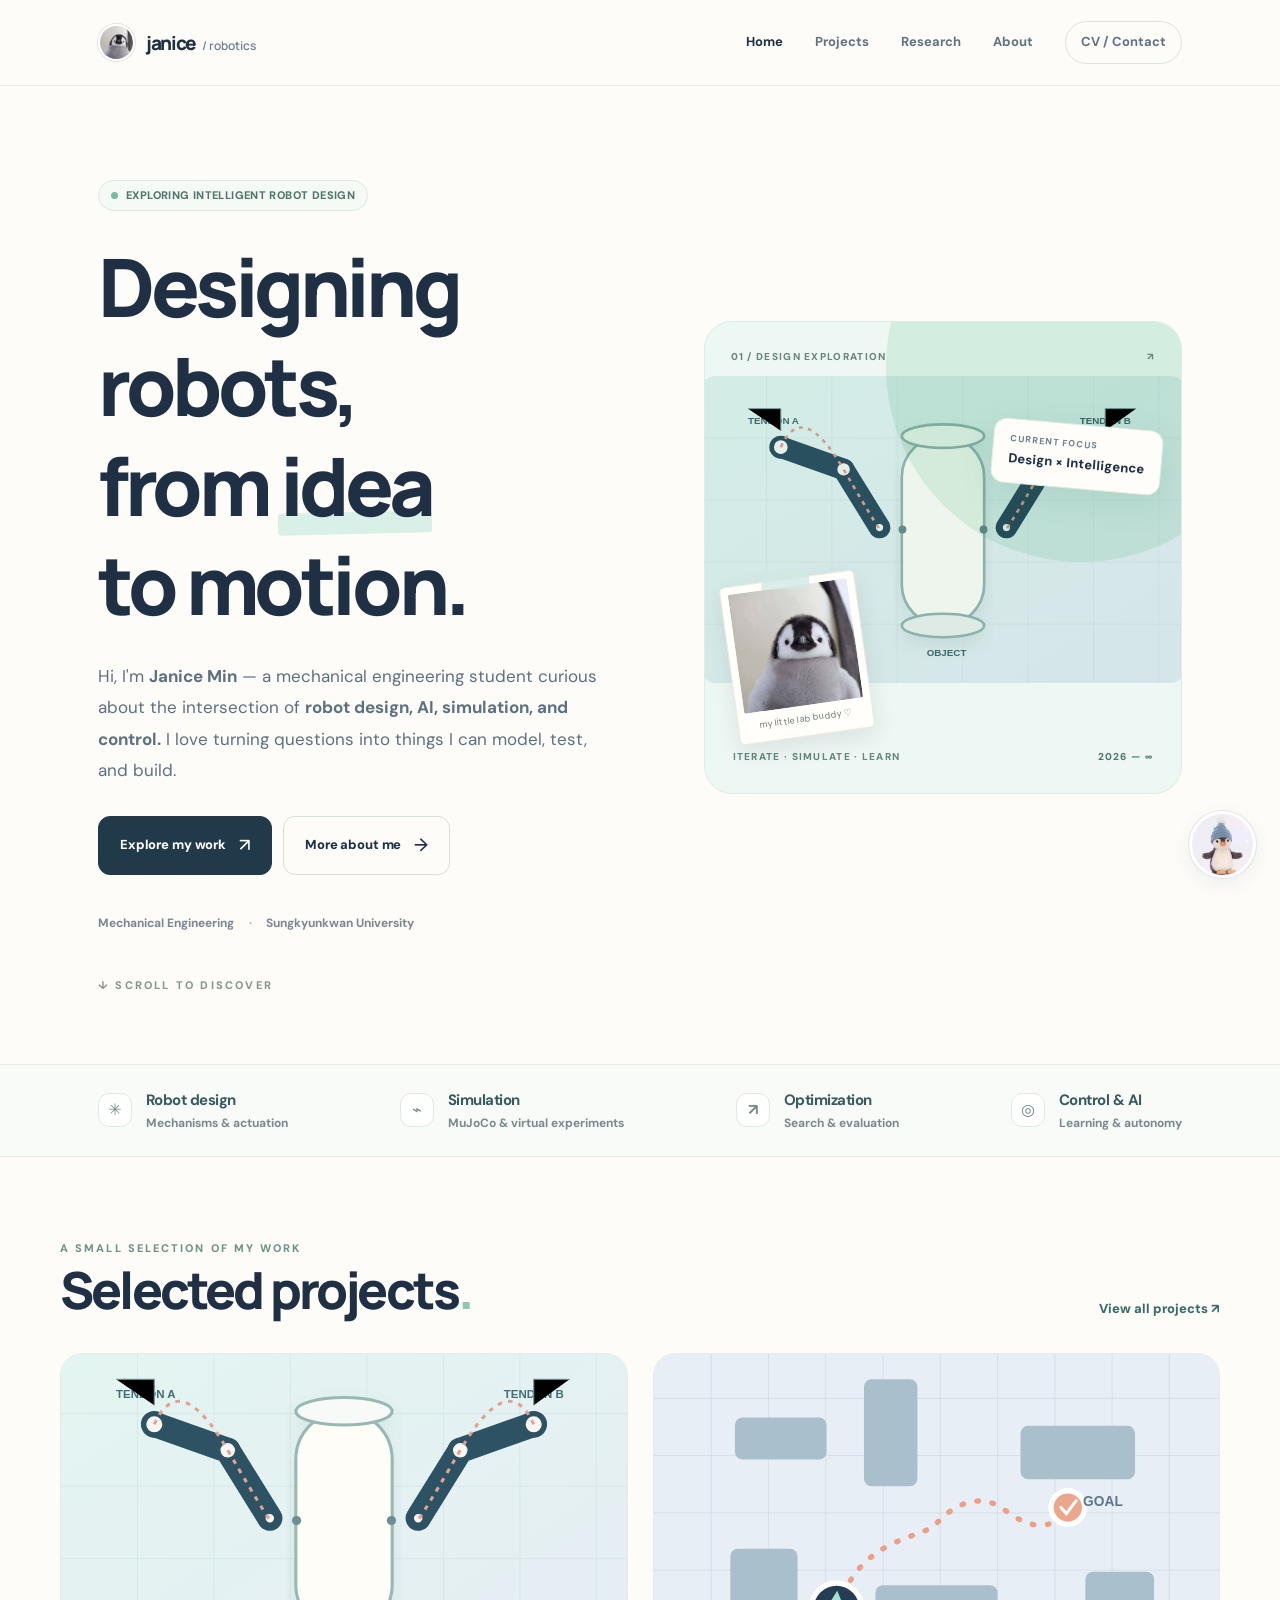
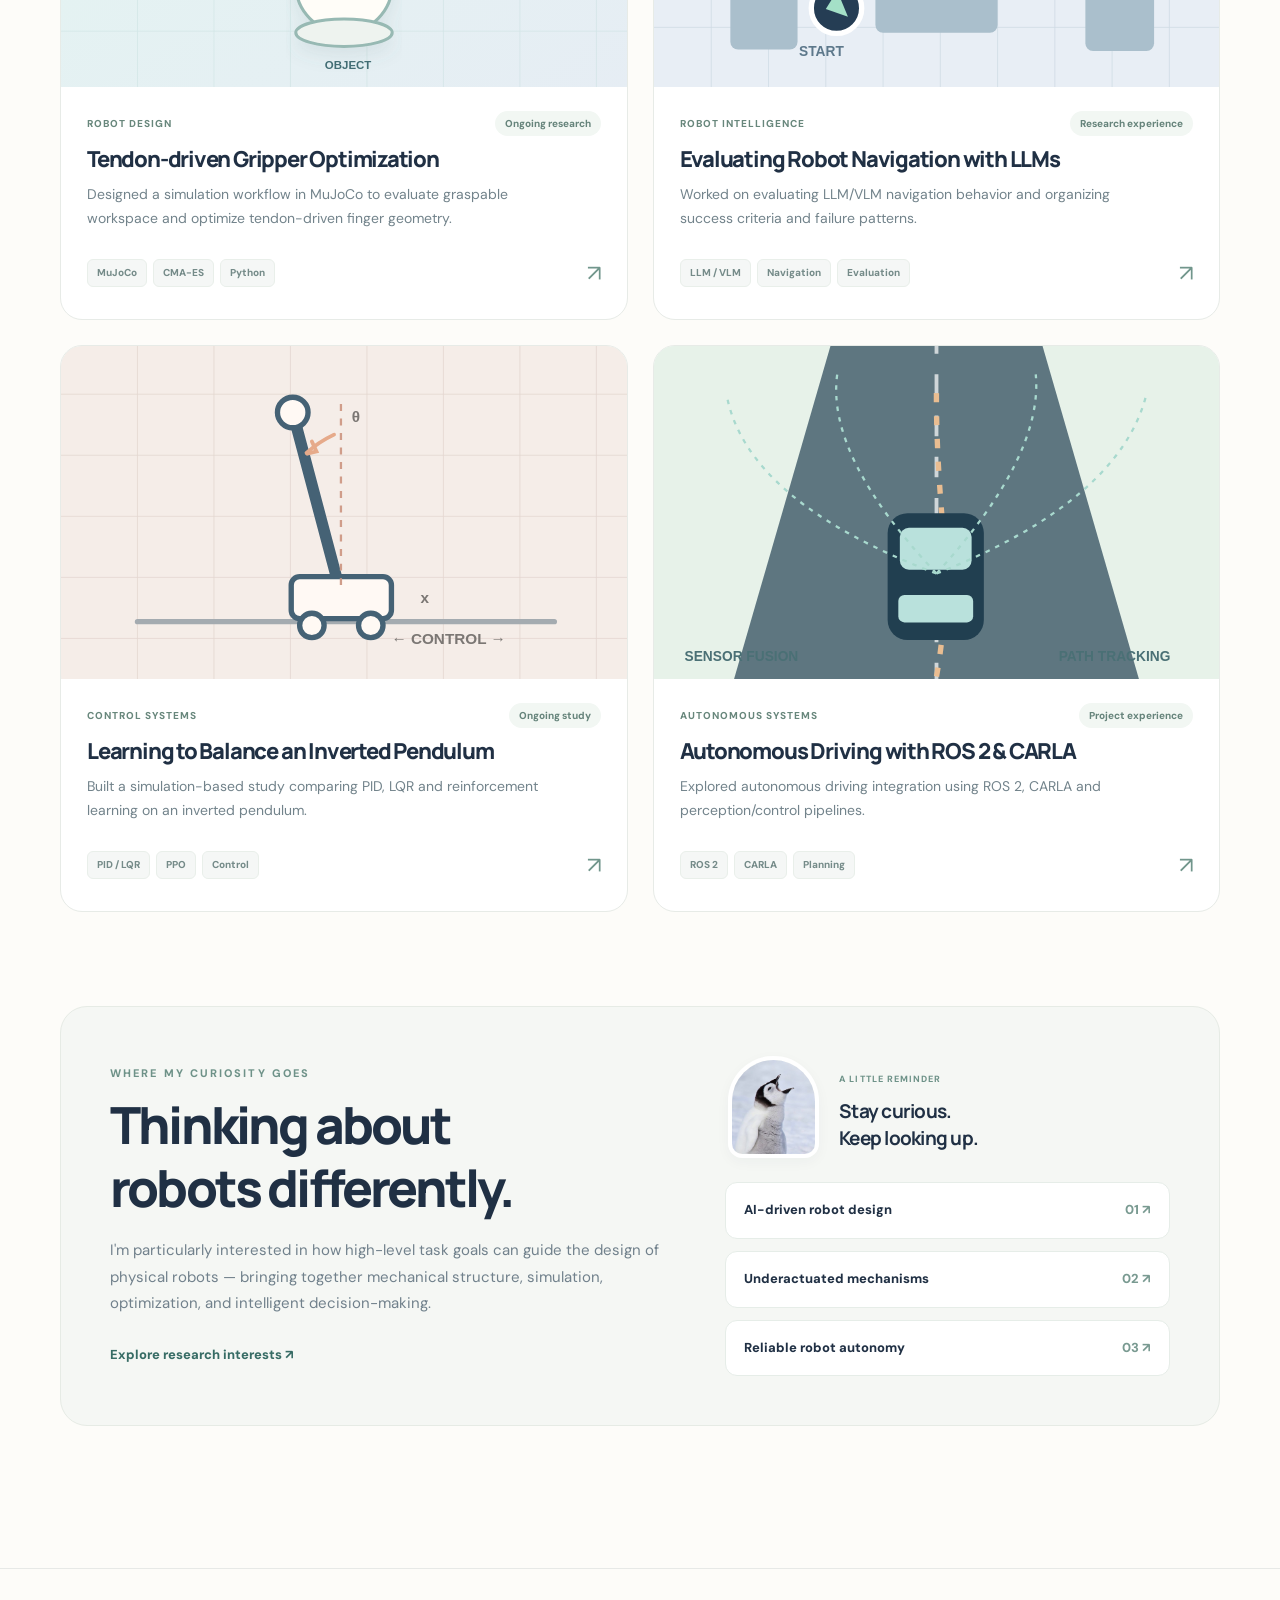
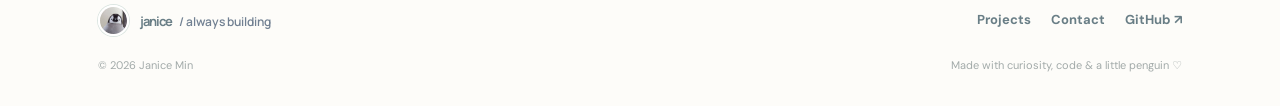
==== penguin-portfolio/index.html @ 316387d1 "Initial" ====
<!DOCTYPE html>
<html lang="en"><head><meta charset="utf-8"><meta name="viewport" content="width=device-width,initial-scale=1"><meta name="theme-color" content="#fdfcf9"><meta name="description" content="Janice Min — robotics, AI-driven design, simulation and control research portfolio."><title>Home — Janice Min</title><link rel="icon" type="image/jpeg" href="assets/penguin-portrait.jpg"><link rel="stylesheet" href="style.css"><script defer src="app.js"></script></head><body data-page="index">
<header class="site-header"><div class="wrap header-inner"><a class="brand" href="index.html" aria-label="Janice Min, homepage"><img src="assets/penguin-portrait.jpg" alt=""><div>janice<span> / robotics</span></div></a><button class="mobile-toggle" aria-label="Toggle menu" aria-expanded="false" aria-controls="site-nav">☰</button><nav class="nav" id="site-nav" aria-label="Main navigation"><a href="index.html">Home</a><a href="projects.html">Projects</a><a href="research.html">Research</a><a href="about.html">About</a><a href="cv.html" class="nav-contact">CV / Contact</a></nav></div></header>
<main id="site-content">
<div class="wrap"><section class="hero"><div class="hero-grid"><div class="hero-copy"><div class="pill"><span class="dot"></span> EXPLORING INTELLIGENT ROBOT DESIGN</div><h1>Designing robots,<br>from <span class="highlight">idea</span><br>to motion.</h1><p class="lede">Hi, I'm <strong>Janice Min</strong> — a mechanical engineering student curious about the intersection of <strong>robot design, AI, simulation, and control.</strong> I love turning questions into things I can model, test, and build.</p><div class="hero-actions"><a class="button" href="projects.html">Explore my work <span class="arrow">↗</span></a><a class="button secondary" href="about.html">More about me <span class="arrow">→</span></a></div><div class="hero-meta"><span>Mechanical Engineering</span><span>Sungkyunkwan University</span></div></div><div class="hero-art"><div class="art-top"><span>01 / DESIGN EXPLORATION</span><span>↗</span></div><img class="art-drawing" src="assets/gripper.svg" alt="Two finger tendon-driven robot hand illustration"><div class="float-note"><div class="tiny">CURRENT FOCUS</div><div class="big">Design × Intelligence</div></div><figure class="penguin-snapshot"><img src="assets/penguin-portrait.jpg" alt="Fluffy baby penguin looking at the camera" width="716" height="716"><figcaption>my little lab buddy ♡</figcaption></figure><div class="art-bottom"><span>ITERATE · SIMULATE · LEARN</span><span class="index">2026 — ∞</span></div></div></div><div class="scroll-note">↓ scroll to discover</div></section></div>
<div class="metrics-bar"><div class="wrap metrics-inner"><div class="metric"><span class="mini-icon">✳</span><span><b>Robot design</b><br>Mechanisms & actuation</span></div><div class="metric"><span class="mini-icon">⌁</span><span><b>Simulation</b><br>MuJoCo & virtual experiments</span></div><div class="metric"><span class="mini-icon">↗</span><span><b>Optimization</b><br>Search & evaluation</span></div><div class="metric"><span class="mini-icon">◎</span><span><b>Control & AI</b><br>Learning & autonomy</span></div></div></div>
<section class="section wrap"><div class="section-header"><div><div class="eyebrow">A SMALL SELECTION OF MY WORK</div><h2>Selected projects<span style="color:#8dc7b7">.</span></h2></div><a class="link-arrow" href="projects.html">View all projects ↗</a></div><div class="grid-projects" id="featured-projects"></div></section>
<section class="section wrap" style="padding-top:12px"><div class="split-cta"><div><div class="eyebrow">WHERE MY CURIOSITY GOES</div><h2>Thinking about<br>robots differently.</h2><p>I'm particularly interested in how high-level task goals can guide the design of physical robots — bringing together mechanical structure, simulation, optimization, and intelligent decision-making.</p><div style="margin-top:24px"><a href="research.html" class="link-arrow">Explore research interests ↗</a></div></div><div class="focus-list"><div class="curiosity-note"><img src="assets/penguin-curious.jpg" alt="Baby penguin looking up with an open beak" width="557" height="550" loading="lazy"><div><span class="eyebrow">A LITTLE REMINDER</span><p>Stay curious.<br>Keep looking up.</p></div></div><div class="focus-item">AI-driven robot design <span>01 ↗</span></div><div class="focus-item">Underactuated mechanisms <span>02 ↗</span></div><div class="focus-item">Reliable robot autonomy <span>03 ↗</span></div></div></div></section>
</main>
<footer class="footer"><div class="wrap"><div class="footer-top"><a class="brand" href="index.html"><img src="assets/penguin-portrait.jpg" alt=""><div>janice<span> / always building</span></div></a><div class="footer-links"><a href="projects.html">Projects</a><a href="cv.html">Contact</a><a href="https://github.com/Janice-Min" target="_blank" rel="noopener noreferrer">GitHub ↗</a></div></div><div class="footer-bottom"><span>© <span id="year">2026</span> Janice Min</span><span>Made with curiosity, code & a little penguin ♡</span></div></div></footer>
<div id="penguin-bubble" class="penguin-bubble" role="status">Small steps. Curious minds. Keep building!</div><button id="penguin-float" class="penguin-float" aria-label="Say hello to the penguin" aria-expanded="false" aria-controls="penguin-bubble"><img src="assets/penguin-beanie.jpg" alt=""></button>
</body></html>
---- penguin-portfolio/style.css ----
@import url('https://fonts.googleapis.com/css2?family=DM+Sans:wght@400;500;600;700&family=Manrope:wght@400;500;600;700;800&display=swap');
:root{--ink:#203044;--muted:#718092;--bg:#fdfcf9;--line:#e7e9e7;--mint:#d8f0e8;--deep:#376c65;--peach:#f9e5d9;--shell:#f5f7f4;--card:#fff;--shadow:0 18px 50px rgba(44,65,68,.065)}
*{box-sizing:border-box}html{scroll-behavior:smooth}body{margin:0;background:var(--bg);color:var(--ink);font:16px/1.75 'DM Sans',system-ui,-apple-system,sans-serif;-webkit-font-smoothing:antialiased}h1,h2,h3,h4,p{margin:0}h1,h2,h3,h4{font-family:Manrope,'DM Sans',sans-serif;letter-spacing:-.055em;line-height:1.23}h1{font-size:clamp(3rem,6.3vw,5.65rem);font-weight:800}h2{font-size:clamp(2rem,4vw,3.2rem);font-weight:800}h3{font-size:1.35rem;font-weight:800}a{color:inherit;text-decoration:none}button{font:inherit;cursor:pointer}img{display:block;width:100%}::selection{background:#d8efe6;color:#234b47}.wrap{max-width:1160px;margin:0 auto;padding:0 38px}
.site-header{height:86px;position:relative;z-index:30;background:rgba(253,252,249,.94);border-bottom:1px solid rgba(226,231,227,.75)}.header-inner{display:flex;height:100%;align-items:center;justify-content:space-between}.brand{display:inline-flex;align-items:center;gap:11px;font:800 19px Manrope,sans-serif;letter-spacing:-.07em}.brand img{width:37px;height:37px}.brand span{font-size:12px;font-weight:600;color:var(--muted);letter-spacing:0;margin-left:4px}.nav{display:flex;align-items:center;gap:32px}.nav a{font-size:13px;color:#607181;font-weight:700;transition:color .2s}.nav a:hover,.nav a.active{color:var(--ink)}.nav .nav-contact{border:1px solid #dbe3de;border-radius:100px;padding:9px 15px}.mobile-toggle{display:none;background:transparent;border:0;padding:7px;color:var(--ink)}
.pill{display:inline-flex;align-items:center;gap:8px;border:1px solid #dce8e2;background:#f5faf7;color:#4f756d;border-radius:100px;padding:5px 12px;font-size:11px;font-weight:800;letter-spacing:.035em}.dot{width:7px;height:7px;background:#7ab9a6;border-radius:100%}.eyebrow{text-transform:uppercase;font-size:11px;font-weight:800;letter-spacing:.19em;color:#6e9288}.muted{color:var(--muted)}.highlight{position:relative;white-space:nowrap}.highlight:after{content:'';position:absolute;left:-1%;right:-1%;bottom:5%;height:20%;background:var(--mint);z-index:-1;transform:rotate(-1.3deg);border-radius:4px}.button{display:inline-flex;align-items:center;gap:13px;border:1px solid #213a49;border-radius:12px;background:#213a49;color:white;padding:13px 21px;font-weight:800;font-size:13px;min-height:48px;transition:transform .2s,background .2s;letter-spacing:-.01em}.button:hover{transform:translateY(-2px);background:#355568}.button.secondary{background:transparent;color:var(--ink);border-color:#d9dfdc}.button.secondary:hover{background:white}.arrow{font-size:18px;font-weight:500}.section{padding:82px 0}.section-header{display:flex;align-items:end;justify-content:space-between;gap:20px;margin-bottom:32px}.section-header p{max-width:520px}.link-arrow{font-weight:800;color:var(--deep);font-size:13px;white-space:nowrap}.link-arrow:hover{text-decoration:underline;text-underline-offset:4px}
.hero{padding:94px 0 68px}.hero-grid{display:grid;grid-template-columns:1.08fr .92fr;align-items:center;gap:44px}.hero-copy{max-width:650px}.hero-copy .pill{margin-bottom:26px}.hero-copy h1{margin-bottom:27px}.hero-copy .lede{font-size:17px;line-height:1.85;color:#5d7080;max-width:520px}.hero-actions{display:flex;gap:11px;flex-wrap:wrap;margin:29px 0 38px}.hero-meta{display:flex;gap:14px;flex-wrap:wrap;color:#7b8790;font-size:12px;font-weight:700}.hero-meta span:not(:last-child):after{content:' ·';margin-left:12px;color:#a4b3b0}.hero-art{background:#edf7f4;min-height:473px;border-radius:28px;position:relative;padding:26px;overflow:hidden;border:1px solid #dcece6}.hero-art:before{content:'';width:390px;height:390px;position:absolute;right:-95px;top:-150px;background:#d4ede1;border-radius:50%}.art-top,.art-bottom{position:relative;display:flex;align-items:center;justify-content:space-between;z-index:2}.art-top span,.art-bottom span{font-size:10px;font-weight:800;letter-spacing:.13em;color:#66867d}.art-bottom{position:absolute;bottom:27px;left:28px;right:28px}.art-bottom .index{font-weight:800;color:#4c756b}.hero-art>img.art-drawing{position:relative;z-index:1;width:114%;max-width:none;margin-left:-7%;margin-top:11px;mix-blend-mode:multiply}.float-note{position:absolute;right:19px;top:102px;background:#fffdf9;box-shadow:0 9px 35px #2d70601b;border:1px solid #e2eae4;border-radius:13px;padding:12px 16px;z-index:4;transform:rotate(5deg)}.float-note .tiny{font-size:9px;color:var(--muted);font-weight:800;letter-spacing:.11em}.float-note .big{font-size:13px;font-weight:800}.penguin-hero{position:absolute;left:26px;bottom:77px;width:71px!important;z-index:6;transform:rotate(-10deg);filter:drop-shadow(0 8px 10px #2d706025)}.scroll-note{font-size:11px;color:#86968f;letter-spacing:.2em;text-transform:uppercase;margin-top:42px;font-weight:800}
.metrics-bar{border-top:1px solid var(--line);border-bottom:1px solid var(--line);padding:22px 0;background:rgba(248,251,248,.65)}.metrics-inner{display:flex;justify-content:space-between;gap:30px;flex-wrap:wrap}.metric{display:flex;align-items:center;gap:14px;font-size:12px;font-weight:700;color:#778a8d}.metric b{font-size:15px;color:#385a5e;letter-spacing:-.035em}.mini-icon{width:34px;height:34px;border:1px solid #e0e9e2;background:white;border-radius:11px;display:flex;align-items:center;justify-content:center;font-size:16px}
.grid-projects{display:grid;grid-template-columns:1fr 1fr;gap:25px}.project-card{background:white;border:1px solid #e7ebe7;border-radius:22px;overflow:hidden;display:block;transition:transform .23s,box-shadow .23s}.project-card:hover{transform:translateY(-5px);box-shadow:var(--shadow)}.project-image{aspect-ratio:1.7;overflow:hidden;background:#e8f1ee}.project-image img{height:100%;object-fit:cover;transition:transform .35s}.project-card:hover img{transform:scale(1.045)}.project-info{padding:24px 26px 26px}.project-topline{display:flex;justify-content:space-between;align-items:center;gap:12px;margin-bottom:10px}.tag{font-size:10px;font-weight:800;letter-spacing:.1em;text-transform:uppercase;color:#68877c}.status{border-radius:100px;padding:4px 10px;background:#f2f7f3;color:#66847b;font-size:10px;font-weight:800}.project-info h3{font-size:22px;margin-bottom:10px}.project-info p{font-size:14px;color:#72838b;line-height:1.7;max-width:460px}.project-foot{display:flex;justify-content:space-between;align-items:center;margin-top:22px;gap:10px}.chips{display:flex;flex-wrap:wrap;gap:6px}.chip{background:#f5f7f6;border:1px solid #e9efea;border-radius:6px;padding:4px 9px;font-size:10px;color:#758b89;font-weight:800}.card-go{font-size:23px;color:#71968c}
.split-cta{background:var(--shell);border-radius:27px;padding:49px;display:grid;grid-template-columns:1fr .78fr;gap:45px;align-items:center;border:1px solid #e6ebe5}.split-cta h2{margin:10px 0 18px}.split-cta p{color:#71818c;font-size:15px;max-width:570px}.focus-list{display:grid;gap:12px}.focus-item{display:flex;justify-content:space-between;align-items:center;border-radius:12px;background:#fff;padding:16px 18px;font-weight:800;font-size:13px;border:1px solid #e6ede8}.focus-item span{color:#799a91}
.footer{padding:36px 0 30px;margin-top:60px;border-top:1px solid var(--line)}.footer-top{display:flex;justify-content:space-between;gap:20px;align-items:center}.footer a{font-size:13px;color:#697e86;font-weight:700}.footer-links{display:flex;gap:20px}.footer-bottom{display:flex;justify-content:space-between;margin-top:20px;font-size:11px;color:#a2aaa9}.footer .brand img{width:31px;height:31px}
.page-hero{padding:76px 0 46px}.page-hero h1{max-width:850px;font-size:clamp(2.9rem,5.5vw,4.7rem);margin:16px 0 19px}.page-hero p{font-size:17px;max-width:730px;color:var(--muted)}.filters{display:flex;gap:8px;flex-wrap:wrap;margin-bottom:30px}.filter{border:1px solid #e0e8e2;background:white;border-radius:100px;font-weight:700;font-size:12px;padding:10px 16px;color:#6b7d80}.filter.active,.filter:hover{background:#294a4c;color:white;border-color:#294a4c}.filter-results{font-size:12px;color:#839393;margin:-10px 0 20px}
.about-grid{display:grid;grid-template-columns:1fr .76fr;gap:65px}.prose{font-size:16px;color:#617482;line-height:1.95}.prose p+p{margin-top:20px}.bio-card{border-radius:22px;background:#edf4f0;border:1px solid #e1ebe5;padding:31px}.bio-card img{width:96px;margin-bottom:17px}.bio-card h3{margin-bottom:14px}.fact{border-top:1px solid #dce8e0;padding:13px 0;display:flex;justify-content:space-between;align-items:start;gap:20px;font-size:13px}.fact span{color:#83908b}.fact b{text-align:right;font-weight:700}.subhead{font-size:25px;margin:0 0 25px}.timeline{position:relative;border-left:1px solid #d9e4df;margin-left:7px;padding-left:29px;display:grid;gap:27px}.timeline-item{position:relative}.timeline-item:before{content:'';position:absolute;left:-36px;top:8px;width:12px;height:12px;border-radius:50%;background:#8fc7b7;border:3px solid var(--bg)}.timeline-item .date{font-size:12px;color:#7f9c95;font-weight:800;letter-spacing:.08em}.timeline-item h3{font-size:17px;margin:4px 0}.timeline-item p{font-size:13px;color:#83908d}.skill-grid{display:grid;grid-template-columns:repeat(3,1fr);gap:16px}.skill-card{background:white;border:1px solid #e7ece7;border-radius:18px;padding:25px}.skill-card .icon{font-size:25px;margin-bottom:14px}.skill-card h3{font-size:16px;margin-bottom:10px}.skill-card p{color:#7a898c;font-size:13px}
.research-grid{display:grid;grid-template-columns:repeat(3,1fr);gap:18px}.research-card{border:1px solid #e8ece6;background:white;border-radius:20px;padding:30px;min-height:250px}.research-card .number{font-size:11px;color:#8caca2;letter-spacing:.1em;font-weight:800;margin-bottom:25px}.research-card h3{margin-bottom:13px}.research-card p{font-size:14px;color:#76898d}.flow-steps{display:grid;grid-template-columns:repeat(4,1fr);gap:12px}.flow-step{background:var(--shell);border:1px solid #e5ede6;border-radius:16px;padding:22px}.flow-step .number{font:800 12px Manrope;color:#7fa89b}.flow-step h3{font-size:16px;margin:12px 0}.flow-step p{font-size:13px;color:#7a8b8a}
.detail-back{display:inline-flex;align-items:center;gap:8px;color:#60847b;font-weight:800;font-size:13px;margin:42px 0 10px}.detail-header{margin:23px 0 32px}.detail-header h1{font-size:clamp(2.6rem,5vw,4.5rem);max-width:850px;margin:12px 0 15px}.detail-header p{font-size:17px;color:#6d7f89;max-width:780px}.detail-art{border-radius:22px;width:100%;aspect-ratio:2.05;object-fit:cover}.detail-layout{display:grid;grid-template-columns:minmax(0,1fr) 260px;gap:70px;margin-top:56px;align-items:start}.detail-body h2{font-size:25px;margin-bottom:18px}.detail-body section{margin-bottom:52px}.detail-body p{color:#647684;font-size:15px;line-height:1.9}.detail-body ul{margin:14px 0;padding-left:21px;color:#647684;line-height:2}.detail-side{border:1px solid #e5ebe6;border-radius:19px;padding:24px;background:white;position:sticky;top:25px}.detail-side .item{padding:14px 0;border-top:1px solid #edf0ee}.detail-side .item:first-child{border-top:0}.detail-side small{display:block;color:#91a0a0;font-weight:800;font-size:10px;letter-spacing:.12em;text-transform:uppercase}.detail-side b{display:block;margin-top:5px;font-size:13px}.notice{background:#f5f8f5;border-left:3px solid #9acbb9;padding:16px 20px;border-radius:0 10px 10px 0;font-size:13px;color:#607a72;margin-top:20px}
.cv-grid{display:grid;grid-template-columns:1fr 1fr;gap:50px}.cv-section{padding:26px 0;border-bottom:1px solid #e5ebe5}.cv-section h3{font-size:17px;margin-bottom:12px}.cv-section h4{font-size:14px;margin-bottom:5px}.cv-section p,.cv-section li{font-size:14px;color:#71828a}.cv-section ul{padding-left:20px}.contact-card{padding:35px;background:#eaf5ef;border:1px solid #d9ece0;border-radius:23px}.contact-card h2{font-size:30px;margin-bottom:17px}.contact-card p{color:#6c817c;font-size:14px;margin-bottom:23px}.contact-links{display:flex;gap:13px;flex-wrap:wrap}
.penguin-bubble{position:fixed;right:28px;bottom:93px;background:white;z-index:80;padding:12px 16px;border:1px solid #dbe9e3;border-radius:13px;box-shadow:var(--shadow);font-size:12px;font-weight:800;display:none}.penguin-bubble.show{display:block}.penguin-float{position:fixed;right:24px;bottom:22px;width:62px;height:62px;border:0;padding:0;background:none;z-index:80;filter:drop-shadow(0 6px 12px #295f561f);transition:transform .2s}.penguin-float:hover{transform:rotate(-9deg) translateY(-3px)}.penguin-float img{width:100%}
@media(max-width:950px){.hero-grid{gap:25px}.hero-art{min-height:390px}.section{padding:65px 0}.wrap{padding:0 25px}.nav{gap:19px}.about-grid{gap:29px}.split-cta{padding:34px}.detail-layout{gap:28px}.hero-art>img.art-drawing{margin-top:25px}}
@media(max-width:720px){.site-header{height:70px}.wrap{padding:0 20px}.brand span{display:none}.mobile-toggle{display:block}.nav{display:none;position:absolute;top:69px;left:0;right:0;background:var(--bg);padding:18px 20px 24px;border-bottom:1px solid var(--line);box-shadow:0 20px 35px #213c4a10;flex-direction:column;align-items:stretch;gap:2px}.nav.open{display:flex}.nav a,.nav .nav-contact{padding:12px;border:0;border-radius:9px}.nav a:hover{background:#f3f7f4}.hero{padding:54px 0 45px}.hero-grid{grid-template-columns:1fr}.hero-copy h1{font-size:clamp(2.7rem,11vw,4.4rem)}.hero-art{min-height:365px;margin-top:4px}.hero-art>img.art-drawing{width:103%;margin-left:-1%;margin-top:-28px}.hero-meta{gap:8px}.scroll-note{display:none}.section{padding:50px 0}.section-header{align-items:start}.section-header h2{font-size:2rem}.metrics-inner{gap:18px}.metric{flex:1 1 140px}.grid-projects{grid-template-columns:1fr}.split-cta,.about-grid,.cv-grid{grid-template-columns:1fr}.research-grid,.skill-grid{grid-template-columns:1fr}.flow-steps{grid-template-columns:1fr 1fr}.detail-layout{grid-template-columns:1fr}.detail-side{position:static}.footer-top{align-items:start;flex-direction:column}.page-hero{padding:49px 0 25px}.penguin-float{width:54px;height:54px;bottom:13px;right:11px}.penguin-bubble{right:12px;bottom:74px}.hero-actions{gap:9px}}
@media(max-width:440px){.hero-art{min-height:315px}.float-note{top:70px;right:7px;transform:scale(.8) rotate(5deg)}.penguin-hero{width:52px!important;bottom:60px}.flow-steps{grid-template-columns:1fr}.section-header{display:block}.section-header .link-arrow{display:inline-block;margin-top:12px}.project-info{padding:20px}.hero-copy .lede{font-size:15px}.metrics-inner{gap:10px}}
@media print{.site-header,.footer,.penguin-float,.penguin-bubble,.print-hide{display:none!important}.wrap{padding:0 8px}.page-hero{padding:10px 0}.cv-grid{grid-template-columns:1fr 1fr;gap:25px}.cv-section{padding:13px 0}body{font-size:12px}.section{padding:25px 0}}

/* Personal penguin photographs supplied by Janice. Original image bytes preserved. */
.brand img{object-fit:cover;border-radius:50%;border:2px solid white;box-shadow:0 0 0 1px #dce6e2}
.penguin-snapshot{position:absolute;left:24px;bottom:56px;width:136px;margin:0;padding:7px 7px 9px;background:#fffefa;border:1px solid #eeeae1;border-radius:5px;z-index:6;transform:rotate(-8deg);box-shadow:0 8px 22px #20304418}
.penguin-snapshot img{width:100%;height:auto;aspect-ratio:1;object-fit:cover;border-radius:2px}
.penguin-snapshot figcaption{font-size:9px;line-height:1.5;text-align:center;color:#6b7c7a;padding-top:7px;letter-spacing:.025em}
.penguin-snapshot:before{content:'';position:absolute;top:-9px;left:42px;width:48px;height:18px;transform:rotate(5deg);background:#d2e8e3c9;z-index:1}
.curiosity-note{display:flex;align-items:center;gap:20px;padding:0 3px 12px}
.curiosity-note img{width:91px;height:102px;object-fit:cover;border-radius:50px 50px 16px 16px;border:4px solid white;box-shadow:0 4px 14px #2030440a;flex-shrink:0}
.curiosity-note .eyebrow{font-size:9px;letter-spacing:.12em}
.curiosity-note p{font-family:Manrope,system-ui,sans-serif;font-size:19px;line-height:1.4;letter-spacing:-.04em;font-weight:700;color:var(--ink);margin-top:7px}
.about-penguin{margin:0 0 25px;text-align:center}
.bio-card .about-penguin img{width:150px;height:153px;object-fit:cover;margin:0 auto 9px;border:6px solid white;border-radius:18px;transform:rotate(3deg);box-shadow:0 5px 20px #2030440b}
.about-penguin figcaption{font-size:11px;color:#68857e}
.penguin-float{width:67px;height:67px;background:#fff;border:3px solid white;border-radius:50%;box-shadow:0 0 0 1px #dce6e2,0 6px 20px #20304412;filter:none;overflow:hidden}
.penguin-float img{width:100%;height:100%;object-fit:cover;transform:scale(1.12);object-position:center}
.penguin-bubble{bottom:102px;max-width:calc(100vw - 32px)}
a:focus-visible,button:focus-visible{outline:3px solid #50877b;outline-offset:5px}
@media(max-width:720px){.penguin-snapshot{width:119px;bottom:53px;left:22px}.penguin-float{width:56px;height:56px}.penguin-bubble{bottom:82px}.footer-bottom{gap:14px;padding-right:46px;flex-wrap:wrap}.curiosity-note{gap:17px}.hero-art{min-height:365px}}
@media(max-width:440px){.penguin-snapshot{width:108px;bottom:52px;left:17px}.hero-art{min-height:335px}.penguin-snapshot figcaption{font-size:8px}.curiosity-note img{width:80px;height:90px}}
@media(prefers-reduced-motion:reduce){html{scroll-behavior:auto}*,*:before,*:after{transition:none!important;animation:none!important}}
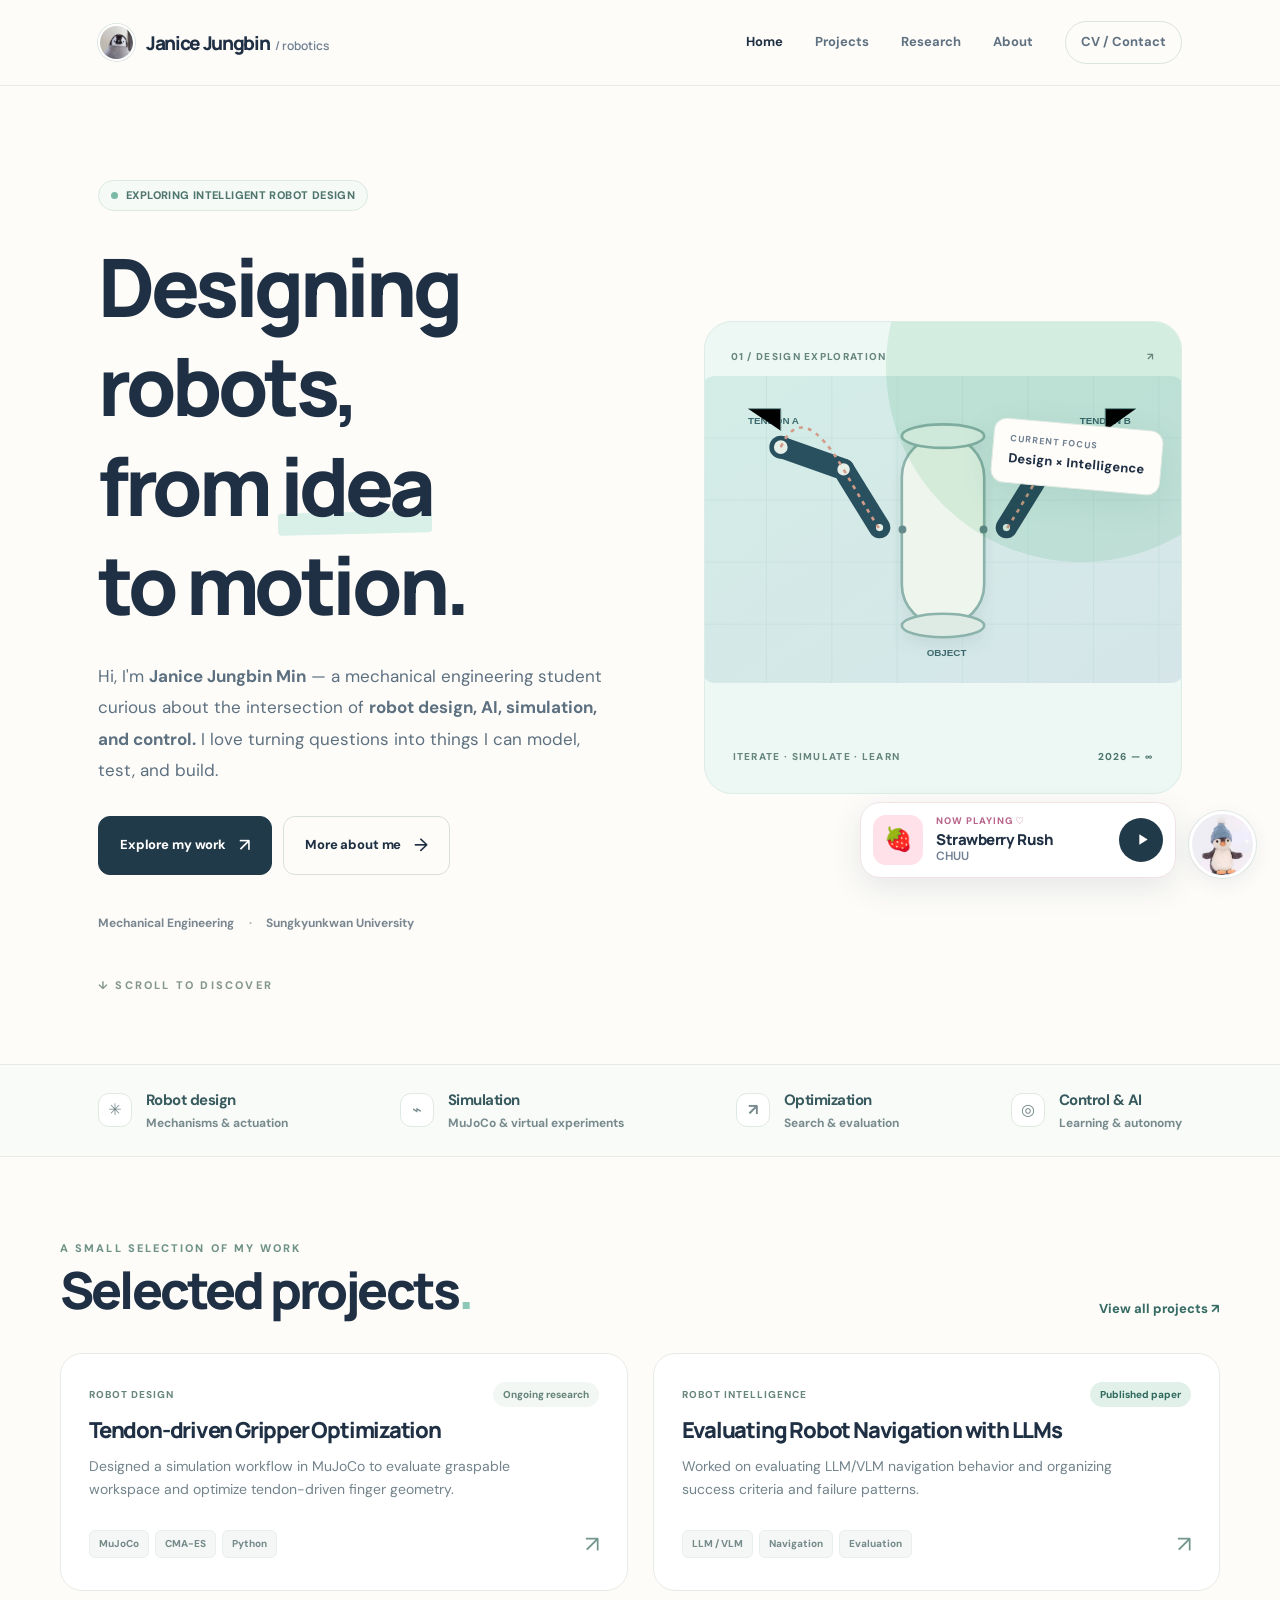
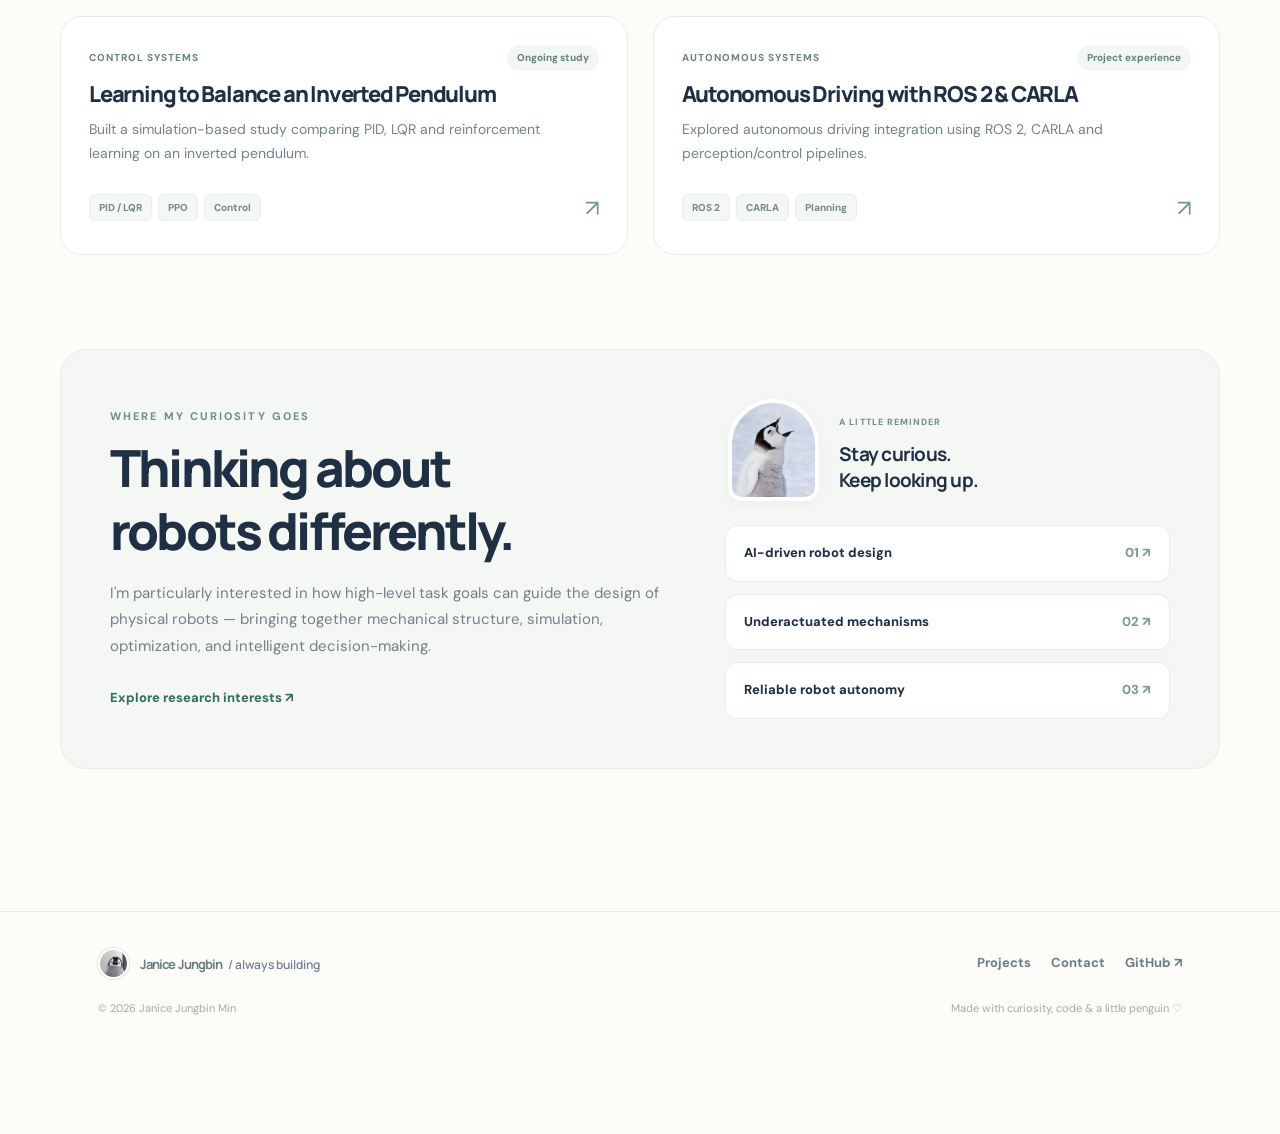
==== commit f3f2b9ba: "Update portfolio: name, short URL, paper, CV, music" ====
--- a/penguin-portfolio/index.html
+++ b/penguin-portfolio/index.html
@@ -1,12 +1,7 @@
 <!DOCTYPE html>
-<html lang="en"><head><meta charset="utf-8"><meta name="viewport" content="width=device-width,initial-scale=1"><meta name="theme-color" content="#fdfcf9"><meta name="description" content="Janice Min — robotics, AI-driven design, simulation and control research portfolio."><title>Home — Janice Min</title><link rel="icon" type="image/jpeg" href="assets/penguin-portrait.jpg"><link rel="stylesheet" href="style.css"><script defer src="app.js"></script></head><body data-page="index">
-<header class="site-header"><div class="wrap header-inner"><a class="brand" href="index.html" aria-label="Janice Min, homepage"><img src="assets/penguin-portrait.jpg" alt=""><div>janice<span> / robotics</span></div></a><button class="mobile-toggle" aria-label="Toggle menu" aria-expanded="false" aria-controls="site-nav">☰</button><nav class="nav" id="site-nav" aria-label="Main navigation"><a href="index.html">Home</a><a href="projects.html">Projects</a><a href="research.html">Research</a><a href="about.html">About</a><a href="cv.html" class="nav-contact">CV / Contact</a></nav></div></header>
-<main id="site-content">
-<div class="wrap"><section class="hero"><div class="hero-grid"><div class="hero-copy"><div class="pill"><span class="dot"></span> EXPLORING INTELLIGENT ROBOT DESIGN</div><h1>Designing robots,<br>from <span class="highlight">idea</span><br>to motion.</h1><p class="lede">Hi, I'm <strong>Janice Min</strong> — a mechanical engineering student curious about the intersection of <strong>robot design, AI, simulation, and control.</strong> I love turning questions into things I can model, test, and build.</p><div class="hero-actions"><a class="button" href="projects.html">Explore my work <span class="arrow">↗</span></a><a class="button secondary" href="about.html">More about me <span class="arrow">→</span></a></div><div class="hero-meta"><span>Mechanical Engineering</span><span>Sungkyunkwan University</span></div></div><div class="hero-art"><div class="art-top"><span>01 / DESIGN EXPLORATION</span><span>↗</span></div><img class="art-drawing" src="assets/gripper.svg" alt="Two finger tendon-driven robot hand illustration"><div class="float-note"><div class="tiny">CURRENT FOCUS</div><div class="big">Design × Intelligence</div></div><figure class="penguin-snapshot"><img src="assets/penguin-portrait.jpg" alt="Fluffy baby penguin looking at the camera" width="716" height="716"><figcaption>my little lab buddy ♡</figcaption></figure><div class="art-bottom"><span>ITERATE · SIMULATE · LEARN</span><span class="index">2026 — ∞</span></div></div></div><div class="scroll-note">↓ scroll to discover</div></section></div>
-<div class="metrics-bar"><div class="wrap metrics-inner"><div class="metric"><span class="mini-icon">✳</span><span><b>Robot design</b><br>Mechanisms & actuation</span></div><div class="metric"><span class="mini-icon">⌁</span><span><b>Simulation</b><br>MuJoCo & virtual experiments</span></div><div class="metric"><span class="mini-icon">↗</span><span><b>Optimization</b><br>Search & evaluation</span></div><div class="metric"><span class="mini-icon">◎</span><span><b>Control & AI</b><br>Learning & autonomy</span></div></div></div>
-<section class="section wrap"><div class="section-header"><div><div class="eyebrow">A SMALL SELECTION OF MY WORK</div><h2>Selected projects<span style="color:#8dc7b7">.</span></h2></div><a class="link-arrow" href="projects.html">View all projects ↗</a></div><div class="grid-projects" id="featured-projects"></div></section>
-<section class="section wrap" style="padding-top:12px"><div class="split-cta"><div><div class="eyebrow">WHERE MY CURIOSITY GOES</div><h2>Thinking about<br>robots differently.</h2><p>I'm particularly interested in how high-level task goals can guide the design of physical robots — bringing together mechanical structure, simulation, optimization, and intelligent decision-making.</p><div style="margin-top:24px"><a href="research.html" class="link-arrow">Explore research interests ↗</a></div></div><div class="focus-list"><div class="curiosity-note"><img src="assets/penguin-curious.jpg" alt="Baby penguin looking up with an open beak" width="557" height="550" loading="lazy"><div><span class="eyebrow">A LITTLE REMINDER</span><p>Stay curious.<br>Keep looking up.</p></div></div><div class="focus-item">AI-driven robot design <span>01 ↗</span></div><div class="focus-item">Underactuated mechanisms <span>02 ↗</span></div><div class="focus-item">Reliable robot autonomy <span>03 ↗</span></div></div></div></section>
-</main>
-<footer class="footer"><div class="wrap"><div class="footer-top"><a class="brand" href="index.html"><img src="assets/penguin-portrait.jpg" alt=""><div>janice<span> / always building</span></div></a><div class="footer-links"><a href="projects.html">Projects</a><a href="cv.html">Contact</a><a href="https://github.com/Janice-Min" target="_blank" rel="noopener noreferrer">GitHub ↗</a></div></div><div class="footer-bottom"><span>© <span id="year">2026</span> Janice Min</span><span>Made with curiosity, code & a little penguin ♡</span></div></div></footer>
-<div id="penguin-bubble" class="penguin-bubble" role="status">Small steps. Curious minds. Keep building!</div><button id="penguin-float" class="penguin-float" aria-label="Say hello to the penguin" aria-expanded="false" aria-controls="penguin-bubble"><img src="assets/penguin-beanie.jpg" alt=""></button>
-</body></html>+<html lang="en"><head><meta charset="utf-8"><title>Moved — Janice Jungbin Min</title>
+<!-- The site moved to the repository root. This keeps the old long link working. -->
+<meta http-equiv="refresh" content="0; url=../">
+<link rel="canonical" href="https://janice-min.github.io/penguin/">
+<script>location.replace('../')</script></head>
+<body><p>This page moved to <a href="../">janice-min.github.io/penguin</a>.</p></body></html>
